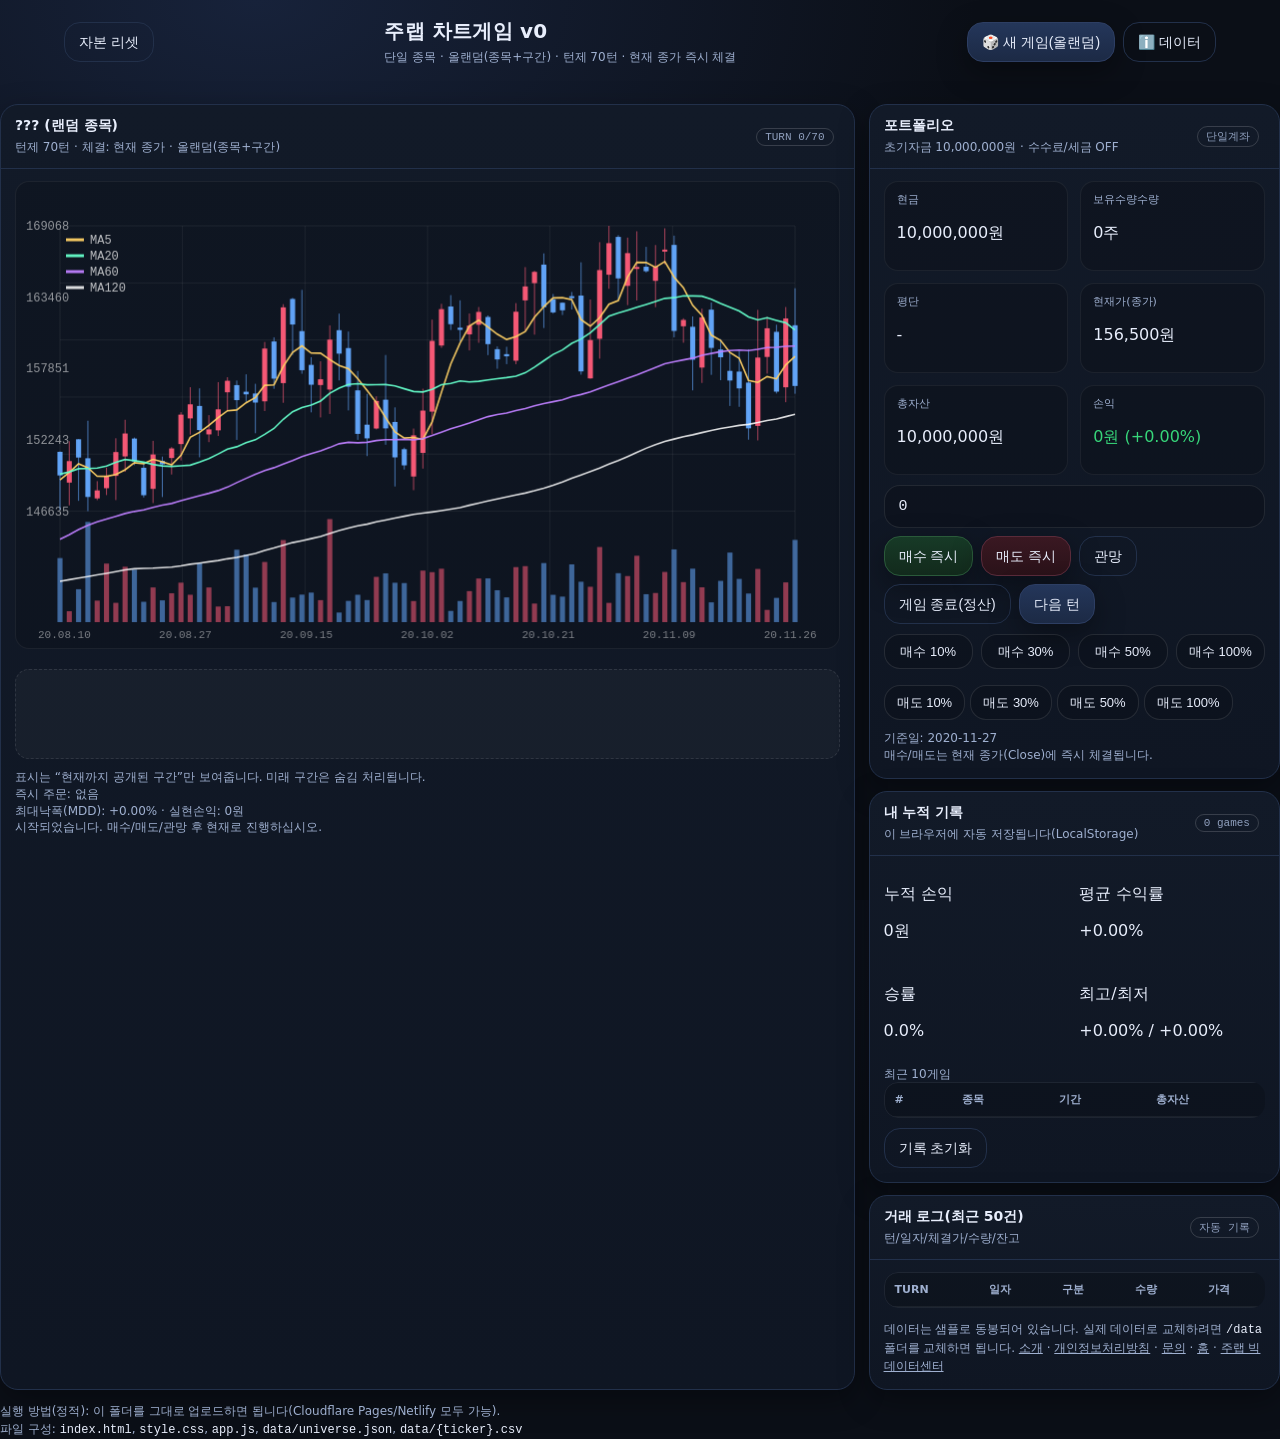
==== chartgame/index.html @ 37481c73 "Add files via upload" ====
<!DOCTYPE html>

<html lang="ko">
<head>
<meta charset="utf-8"/>
<meta content="width=device-width,initial-scale=1" name="viewport"/>
<title>주랩 차트게임 v0 (턴제 70턴 · 올랜덤)</title>
<link href="./style.css" rel="stylesheet"/>
</head>
<body>
<div class="container">
<div class="header">
  <button id="resetBankrollBtn" class="btn secondary" title="돈(자본) 리셋">자본 리셋</button>

<div class="brand">
<h1>주랩 차트게임 v0</h1>
<div class="sub">단일 종목 · 올랜덤(종목+구간) · 턴제 70턴 · 현재 종가 즉시 체결</div>
</div>
<div class="toolbar">
<button class="btn" id="btnNew">🎲 새 게임(올랜덤)</button>
<button class="btn secondary" onclick="alert('데이터 교체 방법: /data/universe.json(티커목록) + /data/{ticker}.csv(일봉 OHLCV)로 교체하면 됩니다.\\nCSV 헤더: date,open,high,low,close,volume 입니다.')">ℹ️ 데이터</button>
</div>
</div>
</div>

<div class="grid">
<div class="panel">
<div class="titlebar">
<div class="left">
<div class="name" id="tickerName">-</div>
<div class="meta" id="metaLine">-</div>
</div>
<div class="badge" id="turnBadge">TURN 0/70</div>
</div>
<div class="content">
<div class="canvasWrap">
<canvas id="chart"></canvas>
</div>
<div class="adWrap" aria-label="광고 영역">
  <div class="adSlot" aria-label="배너 광고 슬롯">
    <!-- AdSense 배너 유닛을 여기에 삽입하십시오 -->
  </div>
</div>
<div class="smallnote">
<div>표시는 “현재까지 공개된 구간”만 보여줍니다. 미래 구간은 숨김 처리됩니다.</div>
<div id="pendingLine">즉시 주문: 없음</div>
<div id="riskLine">최대낙폭(MDD): - · 실현손익: -</div>
<div class="hintLine" style="margin-top:8px; color: var(--muted); font-size:12px;">모바일: <b>📈 기록</b>, <b>📜 로그</b>는 상단 버튼으로 열고 닫습니다.</div>
<div id="status"></div>
</div>
</div>
</div>
<div class="cards">
<div class="panel">
<div class="titlebar">
<div class="left">
<div class="name">포트폴리오</div>
<div class="meta">초기자금 10,000,000원 · 수수료/세금 OFF</div>
</div>
<div class="badge">단일계좌</div>
</div>
<div class="content">
<div class="kv">
<div class="box">
<p class="k">현금</p>
<p class="v" id="kCash">-</p>
</div>
<div class="box">
<p class="k">보유수량수량</p>
<p class="v" id="kShares">-</p>
</div>
<div class="box">
<p class="k">평단</p>
<p class="v" id="kAvg">-</p>
</div>
<div class="box">
<p class="k">현재가(종가)</p>
<p class="v" id="kPrice">-</p>
</div>
<div class="box">
<p class="k">총자산</p>
<p class="v" id="kEquity">-</p>
</div>
<div class="box">
<p class="k">손익</p>
<p class="v" id="kPnl">-</p>
</div>
</div>
<div class="orderRow">
<input class="input" id="qty" inputmode="numeric" min="1" step="1" type="number" value="0"/>
<div class="orderBtns">
<button class="btn good" id="btnBuy">매수 즉시</button>
<button class="btn danger" id="btnSell">매도 즉시</button>
<button class="btn secondary" id="btnHold">관망</button>
<button class="btn secondary" id="btnClose">게임 종료(정산)</button>
<button class="btn" id="btnNext">다음 턴</button>
</div>
</div>
<div aria-label="buy percent buttons" class="pctRow">
<button class="pctBtn" data-side="BUY" data-pct="0.1">매수 10%</button>
<button class="pctBtn" data-side="BUY" data-pct="0.3">매수 30%</button>
<button class="pctBtn" data-side="BUY" data-pct="0.5">매수 50%</button>
<button class="pctBtn" data-side="BUY" data-pct="1.0">매수 100%</button>
<div class="pctSellRow" style="margin-top:8px;">
  <button class="pctBtn" data-side="SELL" data-pct="0.1">매도 10%</button>
  <button class="pctBtn" data-side="SELL" data-pct="0.3">매도 30%</button>
  <button class="pctBtn" data-side="SELL" data-pct="0.5">매도 50%</button>
  <button class="pctBtn" data-side="SELL" data-pct="1.0">매도 100%</button>
</div>

</div>
<div class="smallnote">
              기준일: <span id="kDate">-</span><br/>
              매수/매도는 현재 종가(Close)에 즉시 체결됩니다.
            </div>
</div>
</div>
<div class="panel recPanel">
<div class="titlebar">
<div class="left">
<div class="name">내 누적 기록</div>
<div class="meta">이 브라우저에 자동 저장됩니다(LocalStorage)</div>
</div>
<div class="badge" id="recBadge">0 games</div>
</div>
<div class="content">
<div class="recGrid">
<div class="box">
<p class="k">누적 손익</p>
<p class="v" id="recCumPnl">-</p>
</div>
<div class="box">
<p class="k">평균 수익률</p>
<p class="v" id="recAvgRet">-</p>
</div>
<div class="box">
<p class="k">승률</p>
<p class="v" id="recWinRate">-</p>
</div>
<div class="box">
<p class="k">최고/최저</p>
<p class="v" id="recBestWorst">-</p>
</div>
</div>
<div class="smallnote" style="margin-top:8px;">최근 10게임</div>
<div class="tableWrap">
<table class="table">
<thead>
<tr>
<th>#</th>
<th>종목</th>
<th>기간</th>
<th>총자산</th>
<th>수익률</th>
<th>MDD</th>
<th>거래</th>
</tr>
</thead>
<tbody id="recBody"></tbody>
</table>
</div>
<div style="display:flex; gap:8px; flex-wrap:wrap; margin-top:10px;">
<button class="btn secondary" id="btnRecClear">기록 초기화</button>
</div>
</div>
</div>
<div class="panel logPanel">
<div class="titlebar">
<div class="left">
<div class="name">거래 로그(최근 50건)</div>
<div class="meta">턴/일자/체결가/수량/잔고</div>
</div>
<div class="badge">자동 기록</div>
</div>
<div class="content">
<div class="tableWrap">
<table class="table">
<thead>
<tr>
<th>TURN</th>
<th>일자</th>
<th>구분</th>
<th>수량</th>
<th>가격</th>
<th>금액</th>
<th>현금</th>
<th>보유수량</th>
<th>비고</th>
</tr>
</thead>
<tbody id="logBody"></tbody>
</table>
</div>
<div class="footer">
              데이터는 샘플로 동봉되어 있습니다. 실제 데이터로 교체하려면 <code>/data</code> 폴더를 교체하면 됩니다.
            
<a href="about.html">소개</a> · <a href="privacy.html">개인정보처리방침</a> · <a href="contact.html">문의</a> · <a href="/">홈</a> · <a href="https://joolab-bigdata.pages.dev/" target="_blank" rel="noopener noreferrer">주랩 빅데이터센터</a></div>
</div>
</div>
</div>
</div>
<div class="footer">
      실행 방법(정적): 이 폴더를 그대로 업로드하면 됩니다(Cloudflare Pages/Netlify 모두 가능).<br/>
      파일 구성: <code>index.html</code>, <code>style.css</code>, <code>app.js</code>, <code>data/universe.json</code>, <code>data/{ticker}.csv</code>
</div>
</div>
<script src="./app.js"></script>

<div id="resultModal" class="modal hidden" role="dialog" aria-modal="true">
  <div class="modal-card">
    <div class="modal-title">최종 결과</div>
    <div id="resultBody" class="modal-body"></div>
    <div class="modal-actions">
      <button id="btnResultOk" class="btn">확인</button>
    </div>
  </div>
</div>

</body>
</html>
---- chartgame/style.css ----
:root{
  --bg:#0b0f17;
  --panel:#121a28;
  --panel2:#0f1623;
  --text:#e8eefc;
  --muted:#9fb0d0;
  --line:#22304a;
  --good:#37d67a;
  --bad:#ff5c7a;
  --warn:#ffd166;
  --btn:#1c2a45;
  --btn2:#24365a;
  --shadow: 0 10px 30px rgba(0,0,0,0.35);
  --radius:18px;
  --mono: ui-monospace, SFMono-Regular, Menlo, Monaco, Consolas, "Liberation Mono", "Courier New", monospace;
  --sans: system-ui, -apple-system, Segoe UI, Roboto, "Noto Sans KR", Arial, sans-serif;
}

*{box-sizing:border-box}
html,body{height:100%}
body{
  margin:0;
  font-family:var(--sans);
  background: radial-gradient(1200px 700px at 20% 0%, #17223a 0%, var(--bg) 60%);
  color:var(--text);
}
a{color:inherit}
.container{
  max-width:1180px;
  margin:0 auto;
  padding:18px 14px 24px;
}
.header{
  display:flex;
  align-items:center;
  justify-content:space-between;
  gap:12px;
  margin-bottom:14px;
}
.brand{
  display:flex;
  flex-direction:column;
  gap:4px;
}
.brand h1{
  font-size:20px;
  margin:0;
  letter-spacing:0.2px;
}
.brand .sub{
  font-size:12px;
  color:var(--muted);
}
.toolbar{
  display:flex;
  gap:8px;
  flex-wrap:wrap;
  align-items:center;
  justify-content:flex-end;
}
.btn{
  background:linear-gradient(180deg,var(--btn2),var(--btn));
  border:1px solid #2d3e63;
  color:var(--text);
  padding:10px 12px;
  border-radius:14px;
  box-shadow:var(--shadow);
  cursor:pointer;
  font-size:13px;
  line-height:1;
  transition: transform 0.05s ease;
}
.btn:active{transform: translateY(1px)}
.btn.secondary{
  background:transparent;
  border:1px solid var(--line);
  box-shadow:none;
}
.btn.danger{
  border-color:#5a2b3a;
  background:linear-gradient(180deg,#3a1822,#2a1219);
}
.btn.good{
  border-color:#2a5a3a;
  background:linear-gradient(180deg,#173a27,#122a1c);
}
.grid{
  display:grid;
  grid-template-columns: 1.35fr 0.65fr;
  gap:14px;
}
@media (max-width: 980px){
  .grid{grid-template-columns:1fr}
}

.panel{
  background:linear-gradient(180deg,var(--panel),var(--panel2));
  border:1px solid var(--line);
  border-radius:var(--radius);
  box-shadow:var(--shadow);
  overflow:hidden;
}
.panel .titlebar{
  display:flex;
  align-items:center;
  justify-content:space-between;
  padding:12px 14px;
  border-bottom:1px solid var(--line);
}
.titlebar .left{
  display:flex; flex-direction:column; gap:4px;
}
.titlebar .name{
  font-size:14px; font-weight:700; margin:0;
}
.titlebar .meta{
  font-size:12px; color:var(--muted);
}
.badge{
  font-size:11px;
  padding:6px 10px;
  border-radius:999px;
  border:1px solid var(--line);
  color:var(--muted);
  font-family:var(--mono);
}
.content{
  padding:12px 14px 14px;
}
.canvasWrap{
  position:relative;
  padding:0 0 10px;
}
canvas{
  width:100%;
  height:460px;
  background:rgba(0,0,0,0.15);
  border-radius:14px;
  border:1px solid rgba(255,255,255,0.06);
}
.smallnote{
  font-size:12px;
  color:var(--muted);
  margin-top:10px;
  line-height:1.4;
}

.cards{
  display:grid;
  grid-template-columns:1fr;
  gap:12px;
}
.kv .box{
  background:rgba(0,0,0,0.16);
  border:1px solid rgba(255,255,255,0.06);
  border-radius:14px;
  padding:10px 12px;

  min-width:0;
}

.kv .box .k{
  font-size:11px; color:var(--muted); margin:0 0 6px;
}
.kv .box .v.good{color:var(--good)}
.kv .box .v.bad{color:var(--bad)}

.orderRow{
  display:flex;
  gap:8px;
  flex-wrap:wrap;
  align-items:center;
  margin-top:10px;
}
.input{
  flex:1;
  min-width:140px;
  background:rgba(0,0,0,0.18);
  border:1px solid rgba(255,255,255,0.09);
  color:var(--text);
  padding:10px 12px;
  border-radius:14px;
  font-family:var(--mono);
  outline:none;
}
.orderBtns{
  display:flex;
  gap:8px;
  flex-wrap:wrap;
}
.table{
  width:100%;
  border-collapse:separate;
  border-spacing:0;
  font-size:12px;
  overflow:hidden;
  border-radius:14px;
  border:1px solid rgba(255,255,255,0.06);
}
.table th, .table td{
  padding:9px 10px;
  border-bottom:1px solid rgba(255,255,255,0.06);
  text-align:left;
}
.table th{
  font-size:11px;
  color:var(--muted);
  background:rgba(0,0,0,0.18);
}
.table tr:last-child td{border-bottom:none}
.table td.mono{font-family:var(--mono)}
.footer{
  margin-top:12px;
  color:var(--muted);
  font-size:12px;
  line-height:1.5;
}
.footer code{font-family:var(--mono); color:var(--text)}



/* ===== Mobile + Records + Percent Buttons (FINAL) ===== */
canvas{ height: clamp(320px, 52vh, 520px); }

.tableWrap{
  width:100%;
  overflow-x:auto;
  -webkit-overflow-scrolling: touch;
  border-radius:14px;
}
.table{ min-width: 720px; }

/* Bigger touch targets */
.btn{ padding: 12px 14px; border-radius:16px; font-size:14px; }
.input{ padding: 12px 14px; border-radius:16px; font-size:15px; }

/* Buy % buttons */
.pctRow{
  display:flex;
  gap:8px;
  flex-wrap:wrap;
  margin-top:10px;
}
.pctBtn{
  flex:1;
  min-width:70px;
  padding:10px 12px;
  border-radius:16px;
  border:1px solid rgba(255,255,255,0.10);
  background:rgba(0,0,0,0.14);
  color:var(--text);
  cursor:pointer;
  font-size:13px;
  line-height:1;
}
.pctBtn:active{ transform: translateY(1px); }

/* Records */
.recGrid{
  display:grid;
  grid-template-columns:1fr 1fr;
  gap:10px;
  margin-bottom:10px;
}
@media (max-width: 640px){
  .recGrid{ grid-template-columns:1fr; }
}

/* Mobile layout tuning */
@media (max-width: 640px){
  .container{ padding:14px 12px 18px; }
  .header{ flex-direction:column; align-items:flex-start; }
  .toolbar{ width:100%; justify-content:flex-start; }
  .brand h1{ font-size:18px; }
  .grid{ gap:12px; }
  .titlebar{ padding:10px 12px; }
  .content{ padding:10px 12px 12px; }
  .orderRow{ gap:10px; }
  .orderBtns{ width:100%; }
  .orderBtns .btn{ flex:1; }

  /* Panels hidden by default on mobile */
  .logPanel{ display:none; }
  body.log-open .logPanel{ display:block; }

  .recPanel{ display:none; }
  body.rec-open .recPanel{ display:block; }

  .hintLine{ display:block; }
}
@media (min-width: 641px){
  .hintLine{ display:none; }
}



/* Bankroll reset attention */
.pulse{animation:pulse 1s ease-in-out infinite;}
@keyframes pulse{0%{transform:scale(1);}50%{transform:scale(1.05);}100%{transform:scale(1);}}

.pctBtn.disabled{opacity:.45; pointer-events:none;}

/* Result modal */
.modal{position:fixed;inset:0;display:flex;align-items:center;justify-content:center;background:rgba(0,0,0,.55);z-index:9999;}
.modal.hidden{display:none;}
.modal-card{width:min(520px,92vw);background:#0f1733;border:1px solid rgba(255,255,255,.14);border-radius:16px;padding:16px 16px 14px;box-shadow:0 18px 60px rgba(0,0,0,.45);}
.modal-title{font-weight:800;font-size:18px;margin-bottom:10px;}
.modal-body{font-size:13px;line-height:1.55;color:rgba(255,255,255,.92);max-height:58vh;overflow:auto;border-top:1px solid rgba(255,255,255,.10);border-bottom:1px solid rgba(255,255,255,.10);padding:10px 2px;margin:10px 0 12px;}
.modal-actions{display:flex;justify-content:flex-end;gap:8px;}
.kv b{opacity:.9;}
.badge{display:inline-block;padding:2px 8px;border-radius:999px;border:1px solid rgba(255,255,255,.18);font-size:11px;opacity:.9;margin-right:6px;}
.hr{height:1px;background:rgba(255,255,255,.10);margin:10px 0;}

}

.pnl-pos{color:#ff4d4f !important;}
.pnl-neg{color:#3b82f6 !important;}

/* Numbers must never wrap */
.kv .box{min-width:0;}


@media (max-width: 520px){
  }

.pnl-pos{color:#ff4d4f !important;}
.pnl-neg{color:#3b82f6 !important;}
.pnl-zero{color:#cbd5e1 !important;}

.kv .box{
  min-width:0;
}
.kv .box .v{
  white-space:nowrap;
  word-break:keep-all;
  overflow:visible;
}

/* ===== Portfolio (포트폴리오) 2열×3줄 고정 ===== */
.kv .box{
  min-width:0 !important;
  width:100% !important;
}
.kv .box .t{
  white-space:nowrap !important;
  word-break:keep-all !important;
}
.kv .box .v{
  white-space:nowrap !important;
  word-break:keep-all !important;
  overflow:visible !important;
  text-overflow:clip !important;
}
.kv, .kv *{
  writing-mode:horizontal-tb !important;
}

/* ===== Portfolio 2열×3줄 고정 ===== */
.kv{
  display:grid !important;
  grid-template-columns: 1fr 1fr !important;
  gap:12px !important;
  width:100% !important;
}
.kv .box{
  min-width:0 !important;
  width:100% !important;
}
.kv .box .t{
  white-space:nowrap !important;
  word-break:keep-all !important;
}
.kv .box .v{
  white-space:nowrap !important;
  word-break:keep-all !important;
  overflow:visible !important;
  text-overflow:clip !important;
}


/* =========================
   Ad slot (차트 아래 배너 1개)
   - 게임(캔버스)과 완전 분리
   - 로딩 실패해도 레이아웃 고정
========================= */
.adWrap{
  margin-top:6px;
  margin-bottom:6px;
  display:flex;
  justify-content:center;
}
.adSlot{
  width:100%;
  min-height:90px; /* PC */
  border-radius:14px;
  background:rgba(255,255,255,0.03);
  border:1px dashed rgba(255,255,255,0.10);
  display:flex;
  align-items:center;
  justify-content:center;
  overflow:hidden;
}
@media (max-width: 640px){
  .adSlot{ min-height:60px; } /* Mobile */
}
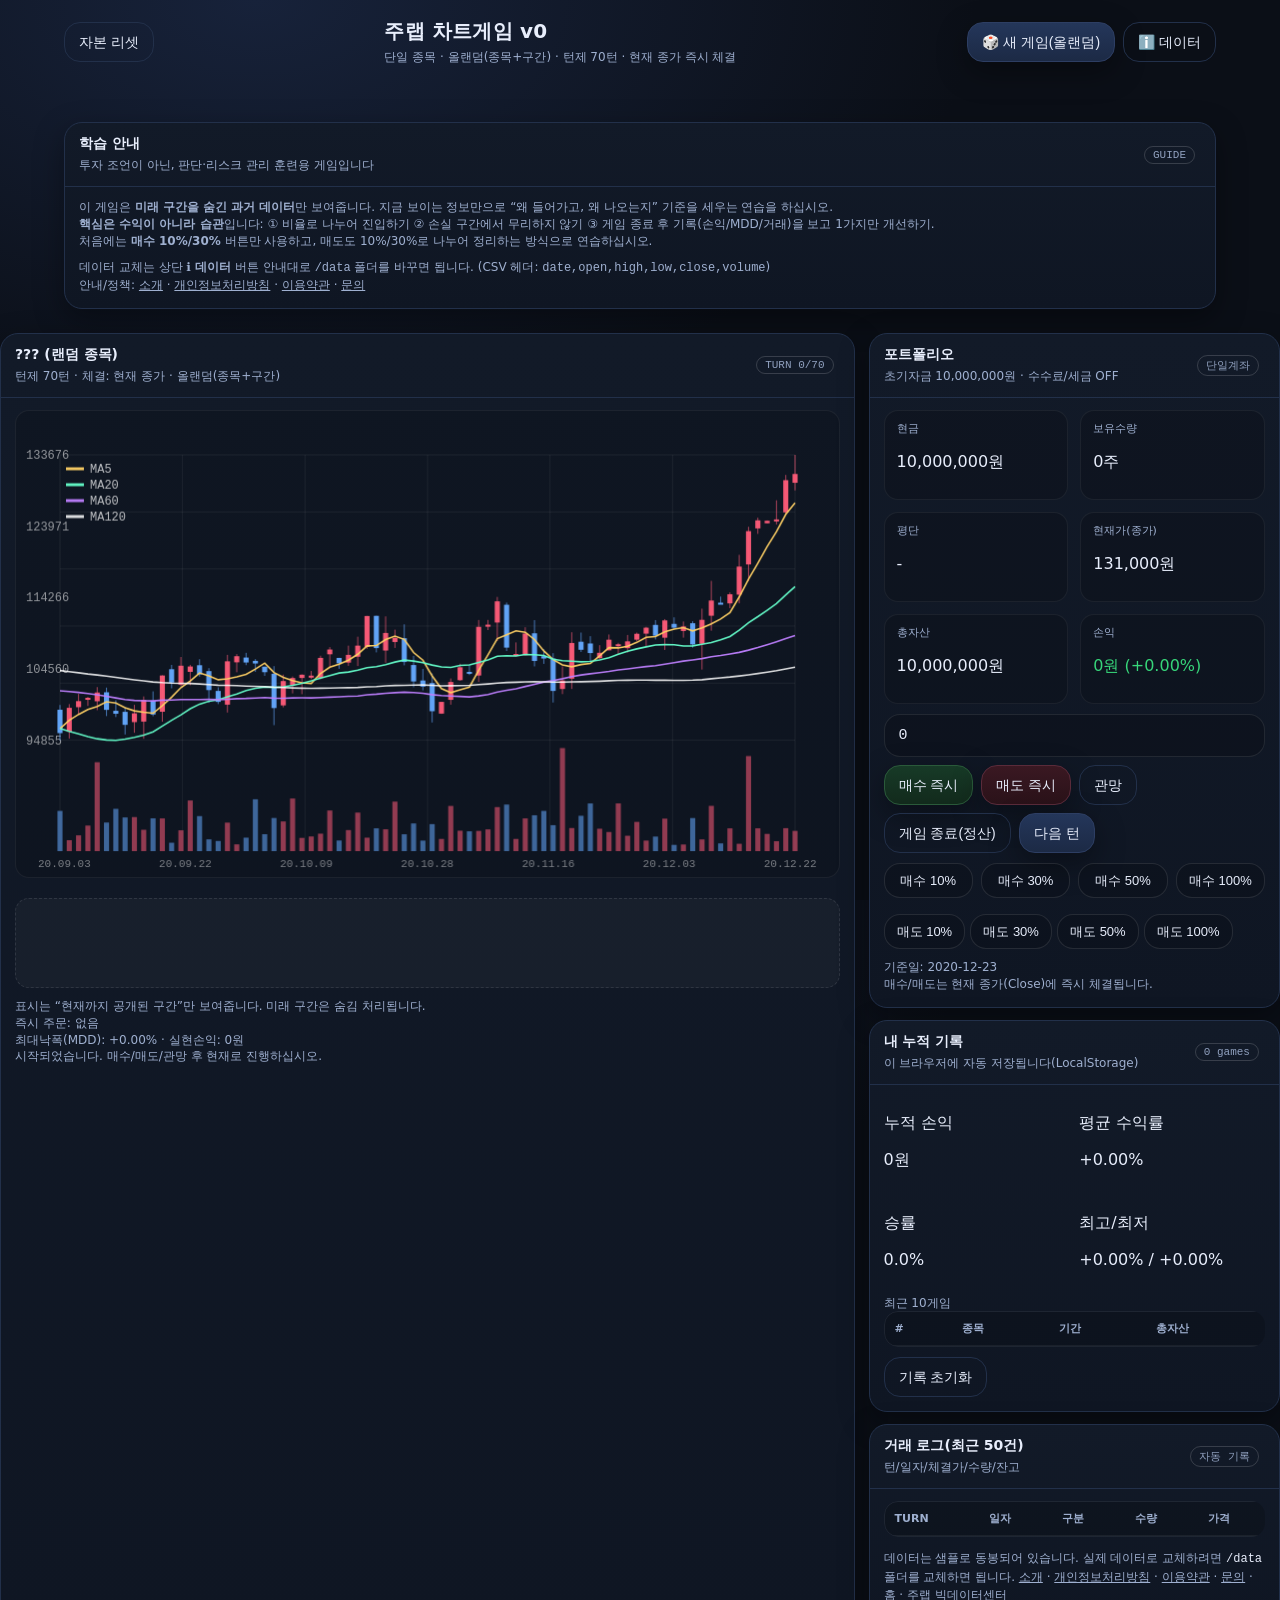
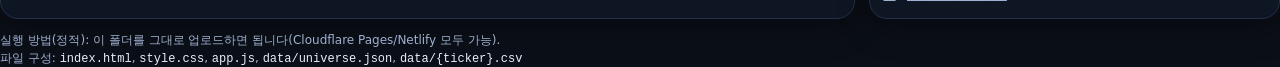
==== commit c015705b: "Add files via upload" ====
--- a/chartgame/index.html
+++ b/chartgame/index.html
@@ -6,6 +6,7 @@
 <meta charset="utf-8"/>
 <meta content="width=device-width,initial-scale=1" name="viewport"/>
 <title>주랩 차트게임 v0 (턴제 70턴 · 올랜덤)</title>
+<meta name="description" content="주랩 차트게임: 과거 차트에서 미래 구간을 숨긴 상태로 매수·매도 판단과 리스크 관리(비중/기록/MDD)를 훈련하는 학습용 시뮬레이터입니다."/>
 <link href="./style.css" rel="stylesheet"/>
 </head>
 <body>
@@ -24,6 +25,30 @@
 </div>
 </div>
 
+
+<div class="container">
+  <div class="panel">
+    <div class="titlebar">
+      <div class="left">
+        <div class="name">학습 안내</div>
+        <div class="meta">투자 조언이 아닌, 판단·리스크 관리 훈련용 게임입니다</div>
+      </div>
+      <div class="badge">GUIDE</div>
+    </div>
+    <div class="content">
+      <div class="smallnote" style="margin-top:0;">
+        이 게임은 <b>미래 구간을 숨긴 과거 데이터</b>만 보여줍니다. 지금 보이는 정보만으로 “왜 들어가고, 왜 나오는지” 기준을 세우는 연습을 하십시오.<br/>
+        <b>핵심은 수익이 아니라 습관</b>입니다: ① 비율로 나누어 진입하기 ② 손실 구간에서 무리하지 않기 ③ 게임 종료 후 기록(손익/MDD/거래)을 보고 1가지만 개선하기.<br/>
+        처음에는 <b>매수 10%/30%</b> 버튼만 사용하고, 매도도 10%/30%로 나누어 정리하는 방식으로 연습하십시오.
+      </div>
+      <div class="smallnote" style="margin-top:10px;">
+        데이터 교체는 상단 <b>ℹ️ 데이터</b> 버튼 안내대로 <code>/data</code> 폴더를 바꾸면 됩니다. (CSV 헤더: <code>date,open,high,low,close,volume</code>)<br/>
+        안내/정책: <a href="../about.html">소개</a> · <a href="../privacy.html">개인정보처리방침</a> · <a href="../terms.html">이용약관</a> · <a href="../contact.html">문의</a>
+      </div>
+    </div>
+  </div>
+</div>
+
 <div class="grid">
 <div class="panel">
 <div class="titlebar">
@@ -67,7 +92,7 @@
 <p class="v" id="kCash">-</p>
 </div>
 <div class="box">
-<p class="k">보유수량수량</p>
+<p class="k">보유수량</p>
 <p class="v" id="kShares">-</p>
 </div>
 <div class="box">
@@ -195,7 +220,7 @@
 <div class="footer">
               데이터는 샘플로 동봉되어 있습니다. 실제 데이터로 교체하려면 <code>/data</code> 폴더를 교체하면 됩니다.
             
-<a href="about.html">소개</a> · <a href="privacy.html">개인정보처리방침</a> · <a href="contact.html">문의</a> · <a href="/">홈</a> · <a href="https://joolab-bigdata.pages.dev/" target="_blank" rel="noopener noreferrer">주랩 빅데이터센터</a></div>
+<a href="../about.html">소개</a> · <a href="../privacy.html">개인정보처리방침</a> · <a href="../terms.html">이용약관</a> · <a href="../contact.html">문의</a> · <a href="/">홈</a> · <a href="https://joolab-bigdata.pages.dev/" target="_blank" rel="noopener noreferrer">주랩 빅데이터센터</a></div>
 </div>
 </div>
 </div>
